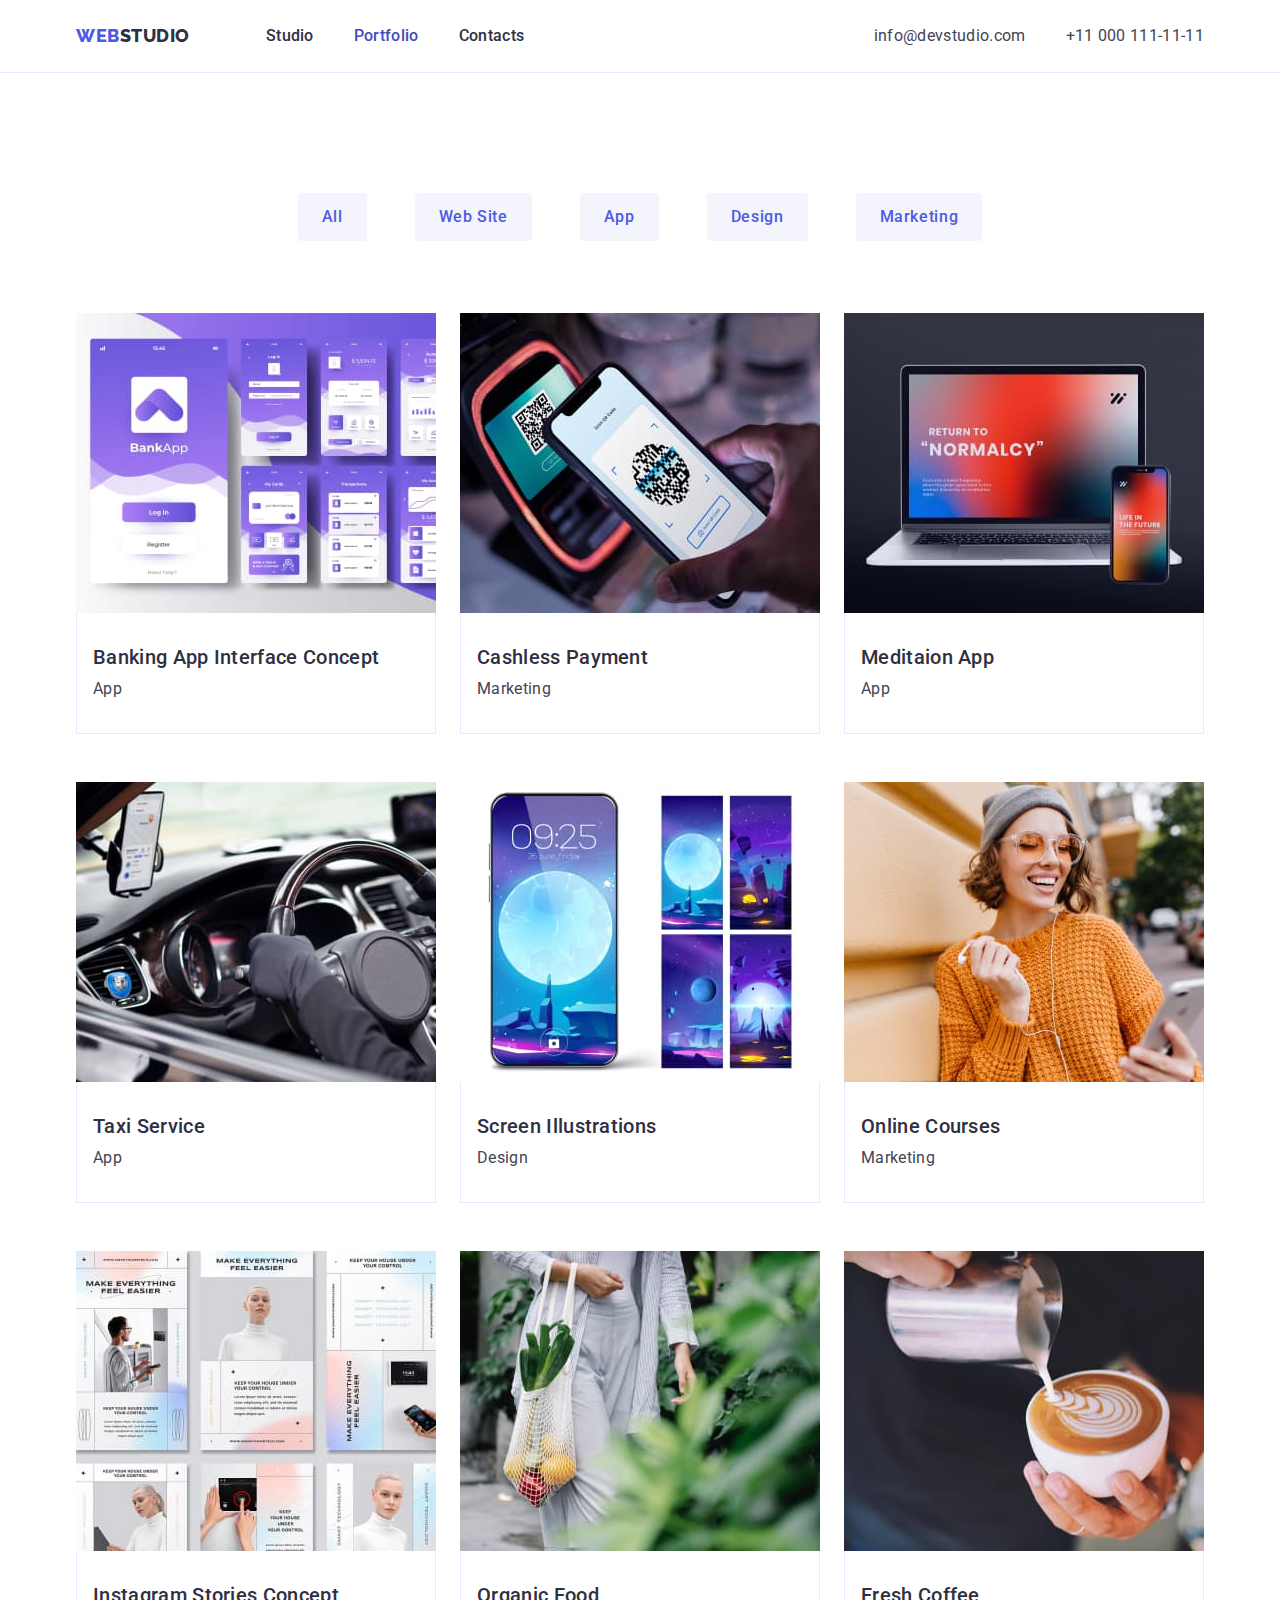
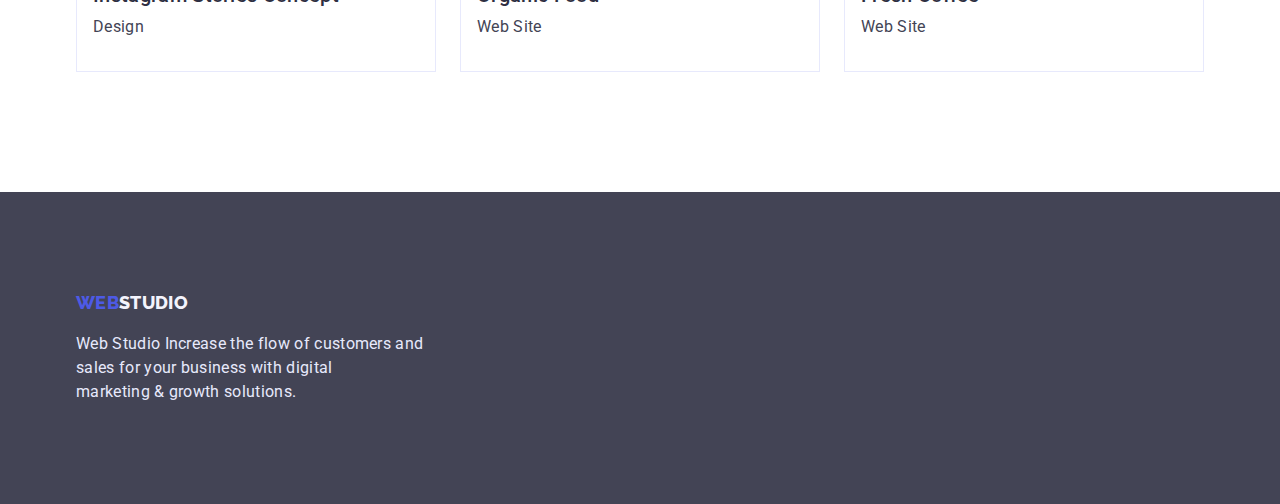
==== portfolio.html @ d707bbc0 "Initial commit" ====
<!DOCTYPE html>
<html lang="en">
  <head>
    <meta charset="UTF-8" />
    <meta http-equiv="X-UA-Compatible" content="IE=edge" />
    <meta name="viewport" content="width=device-width, initial-scale=1.0" />
    <title>WEB STUDIO</title>

    <link rel="preconnect" href="https://fonts.googleapis.com" />
    <link rel="preconnect" href="https://fonts.gstatic.com" crossorigin />
    <link
      href="https://fonts.googleapis.com/css2?family=Raleway:wght@800&family=Roboto:wght@400;500;700;900&display=swap"
      rel="stylesheet"
    />
    <link
      rel="stylesheet"
      href="https://cdnjs.cloudflare.com/ajax/libs/modern-normalize/1.1.0/modern-normalize.min.css"
    />
    <link rel="stylesheet" href="./css/style.css" />
  </head>
  <body>
    <header class="header">
      <nav class="container main-nav">
        <a href="./index.html" class="logo link"
          >WEB<span class="logo-header">STUDIO</span></a
        >
        <ul class="navigation list">
          <li class="nav-item">
            <a href="./index.html" class="link header-links"> Studio </a>
          </li>
          <li class="nav-item">
            <a href="./portfolio.html" class="current link header-links"
              >Portfolio</a
            >
          </li>
          <li class="nav-item">
            <a href="" class="link header-links">Contacts</a>
          </li>
        </ul>

        <ul class="list contact-list">
          <li class="nav-item">
            <a
              href="mailto:info@devstudio.com"
              class="link contacts header-links"
              >info@devstudio.com</a
            >
          </li>
          <li class="nav-item">
            <a href="tel:+110001111111" class="link contacts header-links"
              >+11 000 111-11-11</a
            >
          </li>
        </ul>
      </nav>
    </header>

    <main>
      <div class="container">
        <section class="section">
          <h1 class="main-title" hidden>Gallery</h1>
          <ul class="list filter-list">
            <li class="filter-item">
              <button type="button" class="btn btn-filter">All</button>
            </li>
            <li class="filter-item">
              <button type="button" class="btn btn-filter">Web Site</button>
            </li>
            <li class="filter-item">
              <button type="button" class="btn btn-filter">App</button>
            </li>
            <li class="filter-item">
              <button type="button" class="btn btn-filter">Design</button>
            </li>
            <li class="filter-item">
              <button type="button" class="btn btn-filter">Marketing</button>
            </li>
          </ul>
          <ul class="list project-list">
            <li class="prj-item">
              <a href="" class="project-card link"
                ><img
                  src="./images/portfolio/1_BankingApp.jpg"
                  alt="Banking App"
                  width="360"
                  height="300"
                  class="image"
                />
                <div class="prj-explanation">
                  <h2 class="title prj-title">Banking App Interface Concept</h2>
                  <p class="prj-description">App</p>
                </div>
              </a>
            </li>
            <li class="prj-item">
              <a href="" class="project-card link"
                ><img
                  src="./images/portfolio/2_CashlessPayment.jpg"
                  alt="Cashless Payment"
                  width="360"
                  height="300"
                  class="image"
                />
                <div class="prj-explanation">
                  <h2 class="title prj-title">Cashless Payment</h2>
                  <p class="prj-description">Marketing</p>
                </div></a
              >
            </li>
            <li class="prj-item">
              <a href="" class="project-card link"
                ><img
                  src="./images/portfolio/3_MeditaionApp.jpg"
                  alt="Meditaion App"
                  width="360"
                  height="300"
                  class="image"
                />
                <div class="prj-explanation">
                  <h2 class="title prj-title">Meditaion App</h2>
                  <p class="prj-description">App</p>
                </div></a
              >
            </li>
            <li class="prj-item">
              <a href="" class="project-card link"
                ><img
                  src="./images/portfolio/4_TaxiService.jpg"
                  alt="Taxi Service"
                  width="360"
                  height="300"
                  class="image"
                />
                <div class="prj-explanation">
                  <h2 class="title prj-title">Taxi Service</h2>
                  <p class="prj-description">App</p>
                </div></a
              >
            </li>
            <li class="prj-item">
              <a href="" class="project-card link"
                ><img
                  src="./images/portfolio/5_ScreenIllustrations.jpg"
                  alt="Screen Illustrations"
                  width="360"
                  height="300"
                  class="image"
                />
                <div class="prj-explanation">
                  <h2 class="title prj-title">Screen Illustrations</h2>
                  <p class="prj-description">Design</p>
                </div></a
              >
            </li>
            <li class="prj-item">
              <a href="" class="project-card link"
                ><img
                  src="./images/portfolio/6_OnlineCourses.jpg"
                  alt="Online Courses"
                  width="360"
                  height="300"
                  class="image"
                />
                <div class="prj-explanation">
                  <h2 class="title prj-title">Online Courses</h2>
                  <p class="prj-description">Marketing</p>
                </div></a
              >
            </li>
            <li class="prj-item">
              <a href="" class="project-card link"
                ><img
                  src="./images/portfolio/7_InstagramStoriesConcept.jpg"
                  alt="Instagram StoriesConcept"
                  width="360"
                  height="300"
                  class="image"
                />
                <div class="prj-explanation">
                  <h2 class="title prj-title">Instagram Stories Concept</h2>
                  <p class="prj-description">Design</p>
                </div></a
              >
            </li>
            <li class="prj-item">
              <a href="" class="project-card link"
                ><img
                  src="./images/portfolio/8_OrganicFood.jpg"
                  alt="Organic  Food"
                  width="360"
                  height="300"
                  class="image"
                />
                <div class="prj-explanation">
                  <h2 class="title prj-title">Organic Food</h2>
                  <p class="prj-description">Web Site</p>
                </div></a
              >
            </li>
            <li class="prj-item">
              <a href="" class="project-card link"
                ><img
                  src="./images/portfolio/9_FreshCoffee.jpg"
                  alt="Fresh Coffee"
                  width="360"
                  height="300"
                  class="image"
                />
                <div class="prj-explanation">
                  <h2 class="title prj-title">Fresh Coffee</h2>
                  <p class="prj-description">Web Site</p>
                </div></a
              >
            </li>
          </ul>
        </section>
      </div>
    </main>
    <footer class="footer">
      <div class="container">
        <a href="./index.html" class="logo footer link"
          >WEB<span class="logo-footer">STUDIO</span></a
        >
        <p>
          Web Studio Increase the flow of customers and <br />
          sales for your business with digital <br />
          marketing & growth solutions.
        </p>
      </div>
    </footer>
  </body>
</html>
---- css/style.css ----
/* variables */
:root {
  --brand-primary-fonts: 'Roboto', sans-serif;
  --brand-secondary-fonts: 'Raleway', sans-serif;
  --none-text-decoration: none;
  --none-list-bullets: none;
  --primary-color: #434455;
  --secondary-color: #2e2f42;
  --bg-white-color: #ffffff;
  --bg-iris-color: #4d5ae5;
  --bg-cloud-color: #f4f4fd;
  --bg-ocean-color: #404bbf;
  --bg-cornflower-color: #e7e9fc;
  --font-size-primary: 16px;
  --line-height-primary: 1.5;
  --letter-spacing-primary: 0.02em;
  --primary-padding-32: 32px;
  --margin-24: 24px;
  --margin-48: 48px;
  --padding-margin-none: 0;
}
body {
  font-family: var(--brand-primary-fonts);
  color: var(--primary-color);
  font-size: var(--font-size-primary);
  line-height: var(--line-height-primary);
  letter-spacing: var(--letter-spacing-primary);
}
.btn {
  display: inline-block;
  cursor: pointer;
  border: none;
  font-weight: 500;
  font-size: var(--font-size-primary);
  line-height: var(--line-height-primary);
  letter-spacing: 0.04em;
  border-radius: 4px;
}
.container {
  width: 1158px;
  padding-left: 15px;
  padding-right: 15px;

  margin-left: auto;
  margin-right: auto;

  /* outline: red dashed 2px; */
}
p {
  margin-top: var(--padding-margin-none);
  margin-bottom: var(--padding-margin-none);
}

.section {
  padding-top: 120px;
  padding-bottom: 120px;
}
.section-three {
  padding-top: var(--padding-margin-none);
}

/* title's color */
.title,
.sub-title {
  color: var(--secondary-color);
}
.main-title,
.title {
  font-weight: 700;
}

.sub-title,
.prj-title {
  font-weight: 500;
  font-size: 20px;
  line-height: 1.2;
}

/* header section */

.header {
  border-bottom: solid 1px var(--bg-cornflower-color);
}
.list {
  list-style: var(--none-list-bullets);
  padding: var(--padding-margin-none);
  margin: var(--padding-margin-none);
}
.main-nav {
  display: flex;
  align-items: center;
}

.navigation {
  display: flex;
  margin-left: 76px;
}
.navigation .nav-item:not(:last-child) {
  margin-right: 40px;
}
.header a.logo {
  font-weight: 800;
  font-family: var(--brand-secondary-fonts);
  font-size: 18px;
  line-height: 1.33;
  letter-spacing: 0.03em;
  text-transform: uppercase;
  color: var(--bg-iris-color);
}

.navigation a.current {
  color: var(--bg-ocean-color);
}
.link {
  text-decoration: var(--none-text-decoration);
  color: var(--primary-color);
}
.navigation .header-links {
  color: var(--secondary-color);
  font-weight: 500;
}
.header-links {
  display: block;
  padding-top: var(--margin-24);
  padding-bottom: var(--margin-24);
}

.contact-list {
  display: flex;
  margin-left: auto;
}

.contact-list .nav-item + .nav-item {
  margin-left: 40px;
}

.logo-header {
  color: var(--secondary-color);
}

.header-links:hover,
.header-links:focus {
  color: var(--bg-ocean-color);
}

/* index page main section */
.section-one {
  text-align: center;
}

.main-title {
  font-size: 56px;
  line-height: 1.01;
  color: var(--bg-white-color);
  margin-top: 0;
  margin-bottom: var(--margin-48);
}
.btn-order {
  background: var(--bg-iris-color);
  color: var(--bg-white-color);
  box-shadow: 0px 4px 4px rgba(0, 0, 0, 0.15);
  padding: 16px 32px;
}
.btn-order:hover,
.btn-order:focus {
  background: var(--bg-ocean-color);
  box-shadow: 0px 4px 4px rgba(0, 0, 0, 0.15);
}

.sub-title,
.prj-title {
  margin-top: var(--padding-margin-none);
  margin-bottom: 8px;
}
.list-values {
  display: flex;
  justify-content: center;
  margin-left: auto;
  margin-right: auto;
}
.value-item:not(:last-child),
.about-item:not(:last-child),
.team-member:not(:last-child) {
  margin-right: var(--margin-24);
}

.filter-list {
  display: flex;
  justify-content: center;
  margin-bottom: 72px;
}

.filter-item:not(:last-child) {
  margin-right: var(--margin-48);
}
.section .title-about,
.title-team {
  margin-top: var(--padding-margin-none);
  margin-bottom: 72px;
  text-align: center;
  font-size: 36px;
}

.list-about,
.list-team {
  display: flex;
  justify-content: center;
}
.team-role {
  text-align: center;
  padding-top: var(--primary-padding-32);
  padding-bottom: var(--primary-padding-32);
  background-color: var(--bg-white-color);
  border-bottom-left-radius: 4px;
  border-bottom-right-radius: 4px;
}

/* footer section */
.logo.footer {
  font-family: var(--brand-secondary-fonts);
  font-size: 18px;
  line-height: 1.17;
  font-weight: 800;
  color: var(--bg-iris-color);
}
.logo-footer {
  color: var(--bg-cloud-color);
}

.footer p {
  margin-top: 16px;
  color: var(--bg-cornflower-color);
}

footer,
.section-one {
  background: var(--primary-color);
}

.section-four {
  background: var(--bg-cloud-color);
}

/* portfolio page - main section */

.btn-filter:hover,
.btn-filter:focus {
  background: var(--bg-ocean-color);
  color: var(--bg-white-color);
}
.btn-filter {
  background: var(--bg-cloud-color);
  color: var(--bg-iris-color);
  padding: 12px 24px;
}

.project-list {
  display: flex;
  flex-wrap: wrap;
  margin-right: calc(-1 * var(--margin-24));
  margin-bottom: calc(-1 * var(--margin-48));
}

.prj-explanation {
  border-bottom: solid 1px var(--bg-cornflower-color);
  border-left: solid 1px var(--bg-cornflower-color);
  border-right: solid 1px var(--bg-cornflower-color);
  padding-left: 16px;
  padding-right: 54px;
  padding-top: var(--primary-padding-32);
  padding-bottom: var(--primary-padding-32);
}
.project-list > .prj-item {
  flex-basis: calc(100% / 3 - 24px);
  margin-right: var(--margin-24);
  margin-bottom: var(--margin-48);
}
img {
  display: block;
  max-width: 100%;
}

.project-card:hover,
.project-card:focus {
  background-blend-mode: soft-light;
  mix-blend-mode: normal;
}

footer {
  padding-top: 100px;
  padding-bottom: 100px;
}
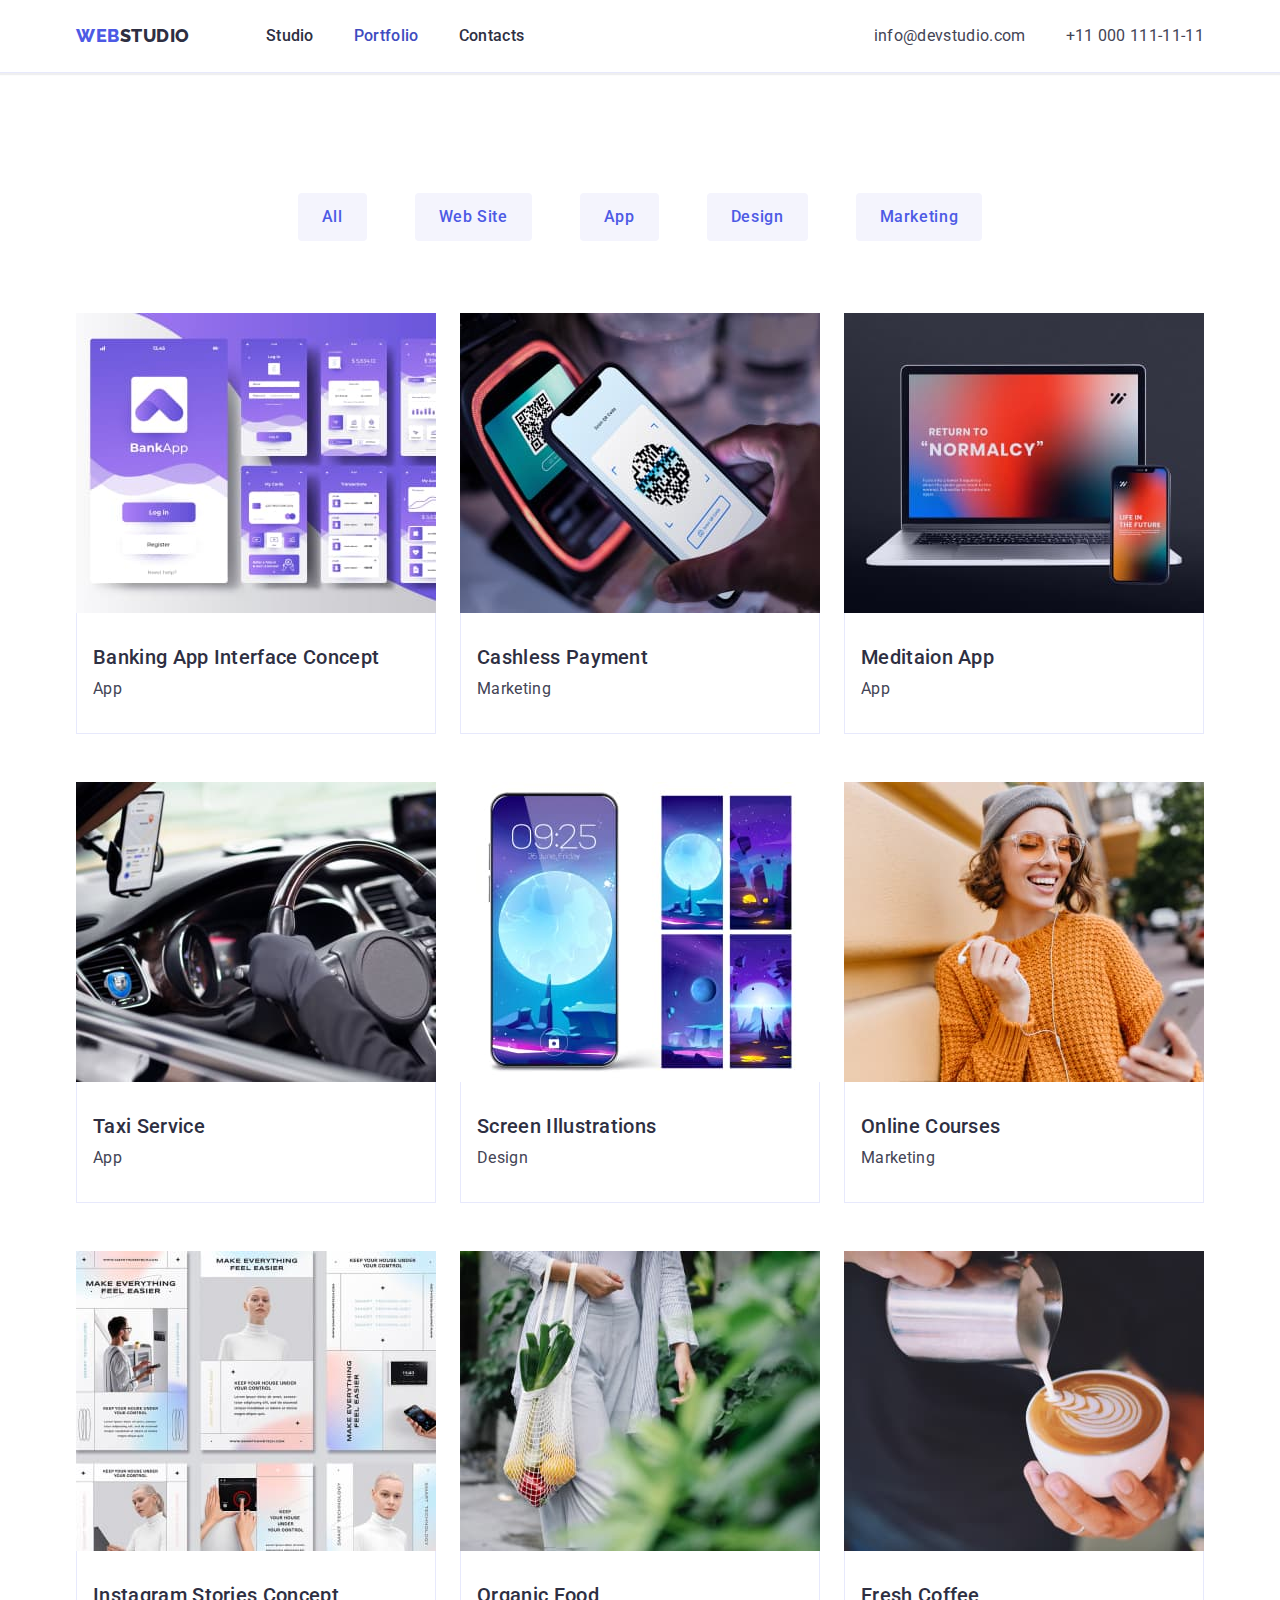
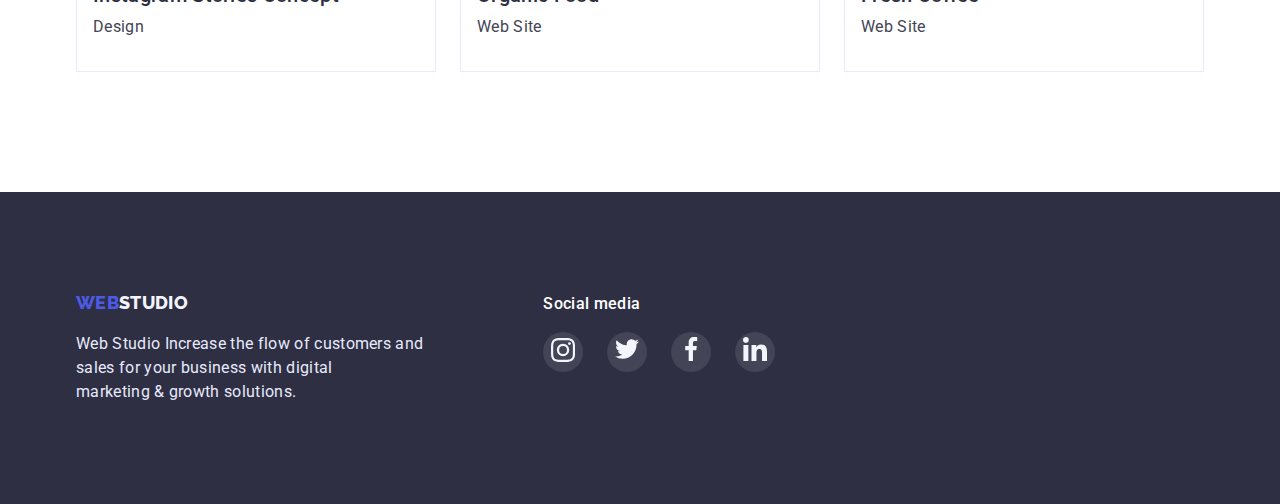
==== commit 8f3ad41d: "Social link added in the footer" ====
--- a/portfolio.html
+++ b/portfolio.html
@@ -217,15 +217,59 @@
       </div>
     </main>
     <footer class="footer">
-      <div class="container">
-        <a href="./index.html" class="logo footer link"
-          >WEB<span class="logo-footer">STUDIO</span></a
-        >
-        <p>
-          Web Studio Increase the flow of customers and <br />
-          sales for your business with digital <br />
-          marketing & growth solutions.
-        </p>
+      <div class="container footer-section">
+        <div class="footer-description">
+          <a href="./index.html" class="logo footer link"
+            >WEB<span class="logo-footer">STUDIO</span></a
+          >
+          <p>
+            Web Studio Increase the flow of customers and <br />
+            sales for your business with digital <br />
+            marketing & growth solutions.
+          </p>
+        </div>
+        <div class="social-section">
+          <h3 class="title title-footer">Social media</h3>
+
+          <ul class="list list-social">
+            <li class="social-item social-footer">
+              <button class="btn-social btn-footer">
+                <svg class="btn btn-icon svg-i-footer">
+                  <use
+                    href="/images/icons.svg/symbol-defs.svg#icon-instagram"
+                  ></use>
+                </svg>
+              </button>
+            </li>
+            <li class="social-item">
+              <button class="btn btn-social btn-footer">
+                <svg class="btn-icon svg-i-footer">
+                  <use
+                    href="/images/icons.svg/symbol-defs.svg#icon-twitter"
+                  ></use>
+                </svg>
+              </button>
+            </li>
+            <li class="social-item">
+              <button class="btn btn-social btn-footer">
+                <svg class="btn-icon svg-i-footer">
+                  <use
+                    href="/images/icons.svg/symbol-defs.svg#icon-facebook"
+                  ></use>
+                </svg>
+              </button>
+            </li>
+            <li class="social-item">
+              <button class="btn btn-social btn-footer">
+                <svg class="btn-icon svg-i-footer">
+                  <use
+                    href="/images/icons.svg/symbol-defs.svg#icon-linkedin"
+                  ></use>
+                </svg>
+              </button>
+            </li>
+          </ul>
+        </div>
       </div>
     </footer>
   </body>
--- a/css/style.css
+++ b/css/style.css
@@ -11,6 +11,7 @@
   --bg-cloud-color: #f4f4fd;
   --bg-ocean-color: #404bbf;
   --bg-cornflower-color: #e7e9fc;
+  --bg-light-slate-color: #8e8f99;
   --font-size-primary: 16px;
   --line-height-primary: 1.5;
   --letter-spacing-primary: 0.02em;
@@ -18,6 +19,7 @@
   --margin-24: 24px;
   --margin-48: 48px;
   --padding-margin-none: 0;
+  --drop-shadow: 0px 1px 6px 0px rgba(46, 47, 66, 0.08);
 }
 body {
   font-family: var(--brand-primary-fonts);
@@ -80,6 +82,7 @@
 
 .header {
   border-bottom: solid 1px var(--bg-cornflower-color);
+  box-shadow: 0px 2px 1px 0px rgba(46, 47, 66, 0.08);
 }
 .list {
   list-style: var(--none-list-bullets);
@@ -139,13 +142,29 @@
 }
 
 .header-links:hover,
-.header-links:focus {
+.header-links:focus,
+.btn-social:hover,
+.btn-social:focus {
   color: var(--bg-ocean-color);
 }
 
 /* index page main section */
-.section-one {
+.overlay {
+  background: var(--primary-color);
   text-align: center;
+  max-width: 1440px;
+  height: 600px;
+  margin-left: auto;
+  margin-right: auto;
+  background-image: linear-gradient(
+      to right,
+      rgba(46, 47, 66, 0.7),
+      rgba(46, 47, 66, 0.7)
+    ),
+    url(../images/index/bg-people-office_1.jpg);
+  background-size: cover;
+  background-position: center;
+  background-repeat: no-repeat;
 }
 
 .main-title {
@@ -158,13 +177,12 @@
 .btn-order {
   background: var(--bg-iris-color);
   color: var(--bg-white-color);
-  box-shadow: 0px 4px 4px rgba(0, 0, 0, 0.15);
   padding: 16px 32px;
 }
 .btn-order:hover,
 .btn-order:focus {
   background: var(--bg-ocean-color);
-  box-shadow: 0px 4px 4px rgba(0, 0, 0, 0.15);
+  box-shadow: 0px 4px 4px 0px rgba(0, 0, 0, 0.15);
 }
 
 .sub-title,
@@ -178,9 +196,15 @@
   margin-left: auto;
   margin-right: auto;
 }
+.value-icon,
+.team-description {
+  margin-bottom: 8px;
+}
 .value-item:not(:last-child),
 .about-item:not(:last-child),
-.team-member:not(:last-child) {
+.team-member:not(:last-child),
+.customer-item:not(:last-child),
+.social-item:not(:last-child) {
   margin-right: var(--margin-24);
 }
 
@@ -194,7 +218,8 @@
   margin-right: var(--margin-48);
 }
 .section .title-about,
-.title-team {
+.title-team,
+.title-customers {
   margin-top: var(--padding-margin-none);
   margin-bottom: 72px;
   text-align: center;
@@ -214,6 +239,59 @@
   border-bottom-left-radius: 4px;
   border-bottom-right-radius: 4px;
 }
+.team-member:hover,
+.team-member:focus {
+  box-shadow: var(--drop-shadow);
+  border-radius: 6px;
+  offset: 0px, 1px;
+}
+.btn-social {
+  width: 40px;
+  height: 40px;
+  border-radius: 50%;
+  border: none;
+  padding: 0;
+  background-color: var(--bg-iris-color);
+}
+
+.list-social {
+  display: flex;
+  justify-content: center;
+  padding-left: 16px;
+  padding-right: 16px;
+}
+.btn-icon {
+  width: 16px;
+  height: 16px;
+  align-items: center;
+  align-content: center;
+  fill:var(--bg-cloud-color);
+}
+.btn-social:hover,
+.btn-social:focus {
+  background-color: var(--bg-ocean-color);
+}
+.list-customers {
+  display: flex;
+  justify-content: center;
+}
+.btn-customers {
+  background-color: transparent;
+  width: 168px;
+  height: 88px;
+  border: 1px solid var(--bg-light-slate-color);
+}
+.logo-icon {
+  width: 104px;
+  height: 56px;
+  fill: #8e8f99;
+}
+
+.logo-icon:hover {
+  width: 104px;
+  height: 56px;
+  fill: var(--bg-ocean-color);
+}
 
 /* footer section */
 .logo.footer {
@@ -232,13 +310,54 @@
   color: var(--bg-cornflower-color);
 }
 
-footer,
-.section-one {
-  background: var(--primary-color);
+footer {
+  background: var(--secondary-color);
 }
 
 .section-four {
   background: var(--bg-cloud-color);
+}
+
+footer {
+  padding-top: 100px;
+  padding-bottom: 100px;
+}
+.footer-section {
+  display: flex;
+  flex-wrap: wrap;
+  align-items: baseline;
+}
+.svg-i-footer {
+  width: 24px;
+  height: 24px;
+  align-items: center;
+}
+
+.btn-footer {
+  background-color: var(--primary-color);
+}
+
+.btn-footer:hover,
+.btn-footer:focus {
+  background-color: #31d0aa;
+}
+.title-footer {
+  color: var(--bg-white-color);
+  margin-top: 0;
+  margin-bottom: 0;
+  font-weight: 500;
+  font-size: var(--font-size-primary);
+}
+.social-section {
+  display: block;
+  margin-left: 120px;
+}
+
+.list-social {
+  padding-left: 0;
+  padding-right: 0;
+  margin-top: 16px;
+
 }
 
 /* portfolio page - main section */
@@ -247,6 +366,7 @@
 .btn-filter:focus {
   background: var(--bg-ocean-color);
   color: var(--bg-white-color);
+  box-shadow: 0px 3px 1px 0px rgba(0, 0, 0, 0.1);
 }
 .btn-filter {
   background: var(--bg-cloud-color);
@@ -284,9 +404,13 @@
 .project-card:focus {
   background-blend-mode: soft-light;
   mix-blend-mode: normal;
-}
-
-footer {
-  padding-top: 100px;
-  padding-bottom: 100px;
-}
+  box-shadow: var(--drop-shadow);
+  offset: 0px, 1px;
+  border-radius: 6px;
+}
+.project-list > .prj-item:hover,
+.project-list > .prj-item:focus {
+  box-shadow: 1px 4px 4px rgba(46, 47, 66, 0.08);
+  border-radius: 6px;
+  offset: 0px, 1px;
+}
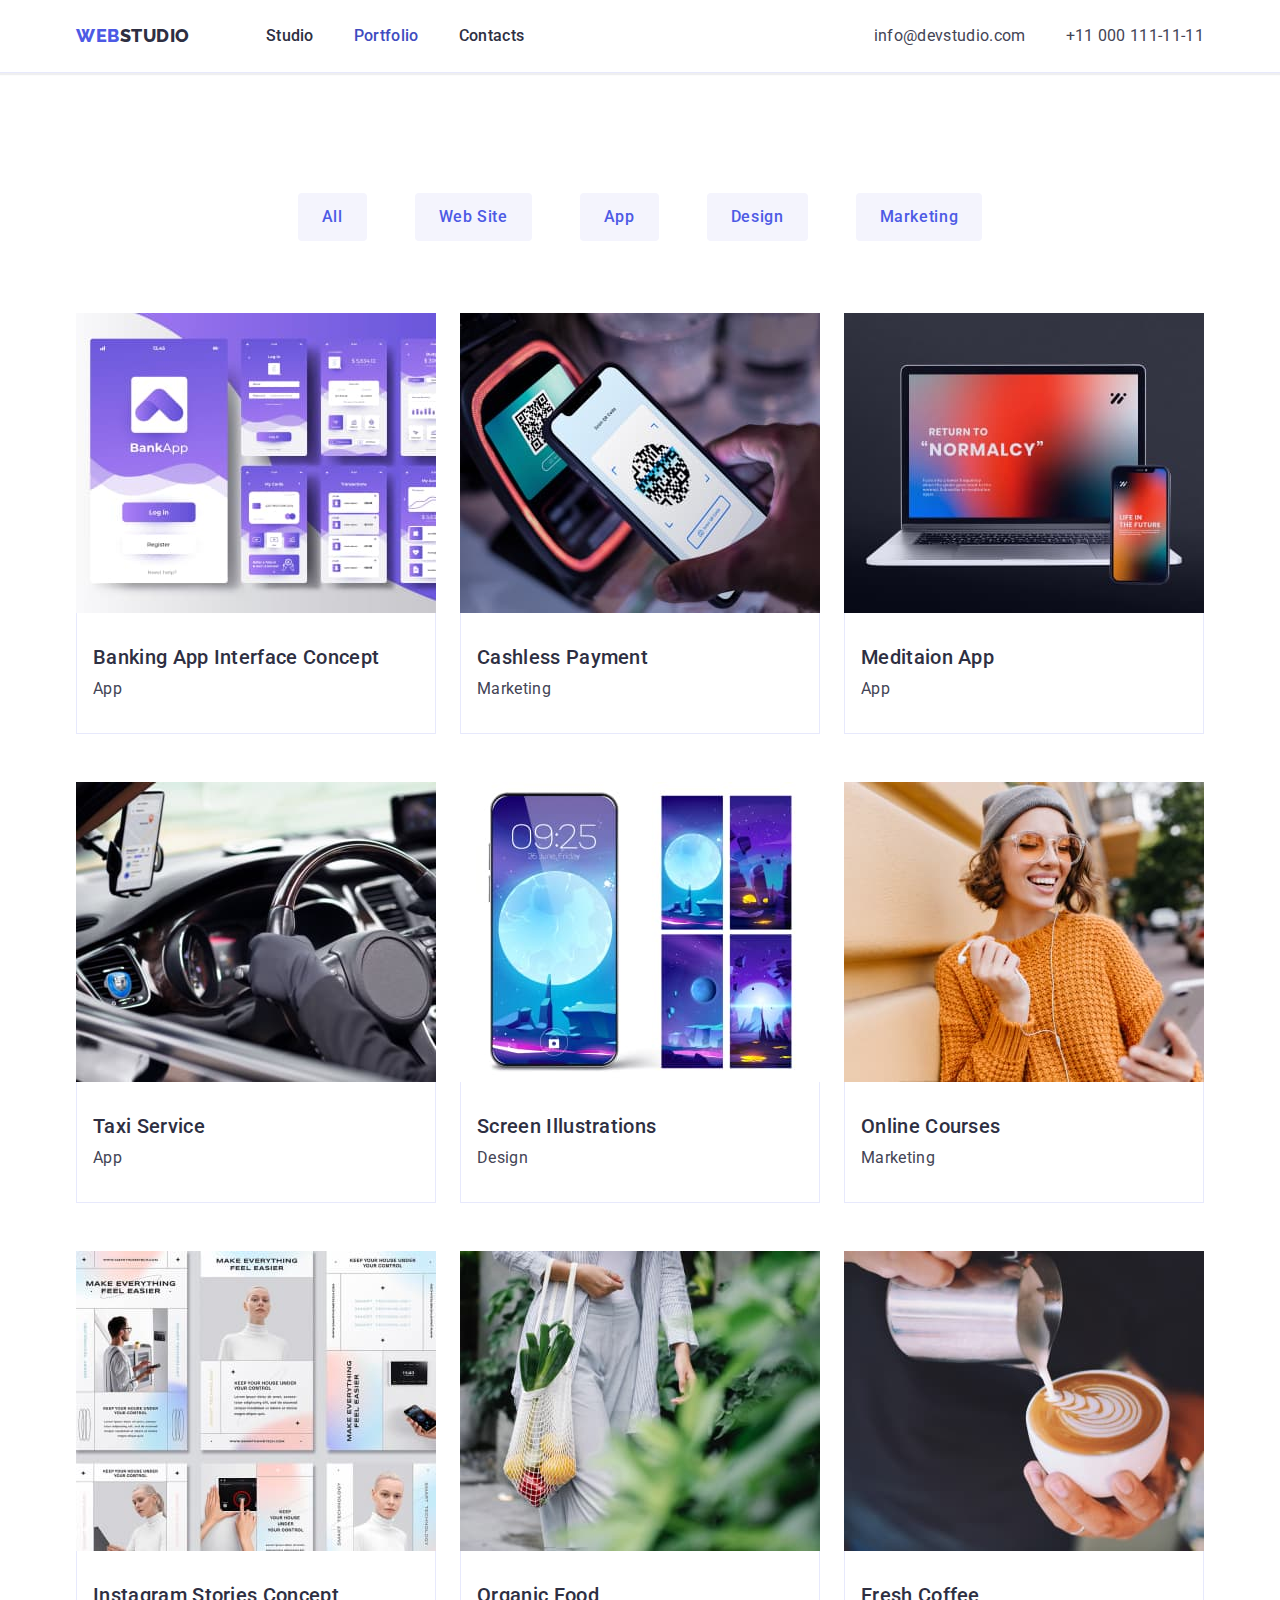
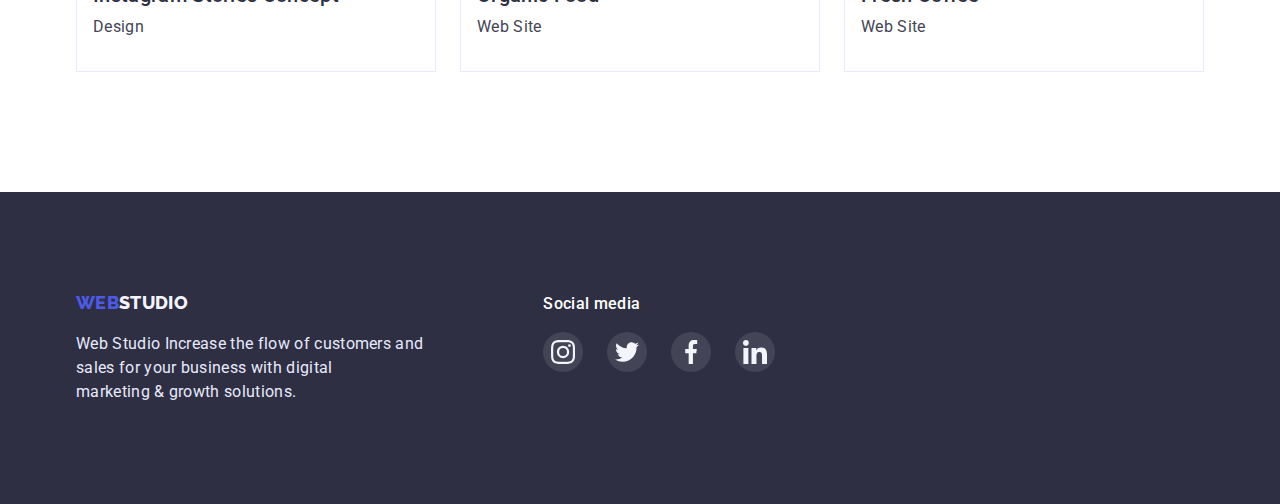
==== commit b29cb0d8: "social links updated" ====
--- a/portfolio.html
+++ b/portfolio.html
@@ -232,41 +232,41 @@
           <h3 class="title title-footer">Social media</h3>
 
           <ul class="list list-social">
-            <li class="social-item social-footer">
-              <button class="btn-social btn-footer">
-                <svg class="btn btn-icon svg-i-footer">
-                  <use
-                    href="/images/icons.svg/symbol-defs.svg#icon-instagram"
-                  ></use>
-                </svg>
-              </button>
-            </li>
-            <li class="social-item">
-              <button class="btn btn-social btn-footer">
-                <svg class="btn-icon svg-i-footer">
-                  <use
-                    href="/images/icons.svg/symbol-defs.svg#icon-twitter"
-                  ></use>
-                </svg>
-              </button>
-            </li>
-            <li class="social-item">
-              <button class="btn btn-social btn-footer">
-                <svg class="btn-icon svg-i-footer">
-                  <use
-                    href="/images/icons.svg/symbol-defs.svg#icon-facebook"
-                  ></use>
-                </svg>
-              </button>
-            </li>
-            <li class="social-item">
-              <button class="btn btn-social btn-footer">
-                <svg class="btn-icon svg-i-footer">
-                  <use
-                    href="/images/icons.svg/symbol-defs.svg#icon-linkedin"
-                  ></use>
-                </svg>
-              </button>
+            <li class="social-item">
+              <a class="link-social social-footer">
+                <svg class="svg-icon svg-i-footer">
+                  <use
+                    href="./images/icons.svg/symbol-defs.svg#icon-instagram"
+                  ></use>
+                </svg>
+              </a>
+            </li>
+            <li class="social-item">
+              <a class="link-social social-footer">
+                <svg class="svg-icon svg-i-footer">
+                  <use
+                    href="./images/icons.svg/symbol-defs.svg#icon-twitter"
+                  ></use>
+                </svg>
+              </a>
+            </li>
+            <li class="social-item">
+              <a class="link-social social-footer">
+                <svg class="svg-icon svg-i-footer">
+                  <use
+                    href="./images/icons.svg/symbol-defs.svg#icon-facebook"
+                  ></use>
+                </svg>
+              </a>
+            </li>
+            <li class="social-item">
+              <a class="link-social social-footer">
+                <svg class="svg-icon svg-i-footer">
+                  <use
+                    href="./images/icons.svg/symbol-defs.svg#icon-linkedin"
+                  ></use>
+                </svg>
+              </a>
             </li>
           </ul>
         </div>
--- a/css/style.css
+++ b/css/style.css
@@ -19,7 +19,7 @@
   --margin-24: 24px;
   --margin-48: 48px;
   --padding-margin-none: 0;
-  --drop-shadow: 0px 1px 6px 0px rgba(46, 47, 66, 0.08);
+  --drop-shadow: 0px 2px 1px 0px rgba(46, 47, 66, 0.08);
 }
 body {
   font-family: var(--brand-primary-fonts);
@@ -45,8 +45,6 @@
 
   margin-left: auto;
   margin-right: auto;
-
-  /* outline: red dashed 2px; */
 }
 p {
   margin-top: var(--padding-margin-none);
@@ -143,8 +141,8 @@
 
 .header-links:hover,
 .header-links:focus,
-.btn-social:hover,
-.btn-social:focus {
+.link-social:hover,
+.link-social:focus {
   color: var(--bg-ocean-color);
 }
 
@@ -239,15 +237,16 @@
   border-bottom-left-radius: 4px;
   border-bottom-right-radius: 4px;
 }
-.team-member:hover,
-.team-member:focus {
+.team-member {
   box-shadow: var(--drop-shadow);
   border-radius: 6px;
-  offset: 0px, 1px;
-}
-.btn-social {
+}
+.link-social {
   width: 40px;
   height: 40px;
+  display: flex;
+  justify-content: center;
+  align-items: center;
   border-radius: 50%;
   border: none;
   padding: 0;
@@ -260,15 +259,13 @@
   padding-left: 16px;
   padding-right: 16px;
 }
-.btn-icon {
+.svg-icon {
   width: 16px;
   height: 16px;
-  align-items: center;
-  align-content: center;
-  fill:var(--bg-cloud-color);
-}
-.btn-social:hover,
-.btn-social:focus {
+  fill: var(--bg-cloud-color);
+}
+.link-social:hover,
+.link-social:focus {
   background-color: var(--bg-ocean-color);
 }
 .list-customers {
@@ -280,17 +277,23 @@
   width: 168px;
   height: 88px;
   border: 1px solid var(--bg-light-slate-color);
+  padding: 0;
 }
 .logo-icon {
   width: 104px;
   height: 56px;
-  fill: #8e8f99;
-}
-
-.logo-icon:hover {
-  width: 104px;
-  height: 56px;
+  fill: var(--bg-light-slate-color);
+}
+
+.logo-icon:hover,
+.logo-icon:focus {
   fill: var(--bg-ocean-color);
+}
+
+.btn-customers:hover,
+.btn-customers:focus {
+  border: 1px solid var(--bg-ocean-color);
+  border-radius: 6px;
 }
 
 /* footer section */
@@ -333,12 +336,12 @@
   align-items: center;
 }
 
-.btn-footer {
+.social-footer {
   background-color: var(--primary-color);
 }
 
-.btn-footer:hover,
-.btn-footer:focus {
+.social-footer:hover,
+.social-footer:focus {
   background-color: #31d0aa;
 }
 .title-footer {
@@ -357,7 +360,6 @@
   padding-left: 0;
   padding-right: 0;
   margin-top: 16px;
-
 }
 
 /* portfolio page - main section */
